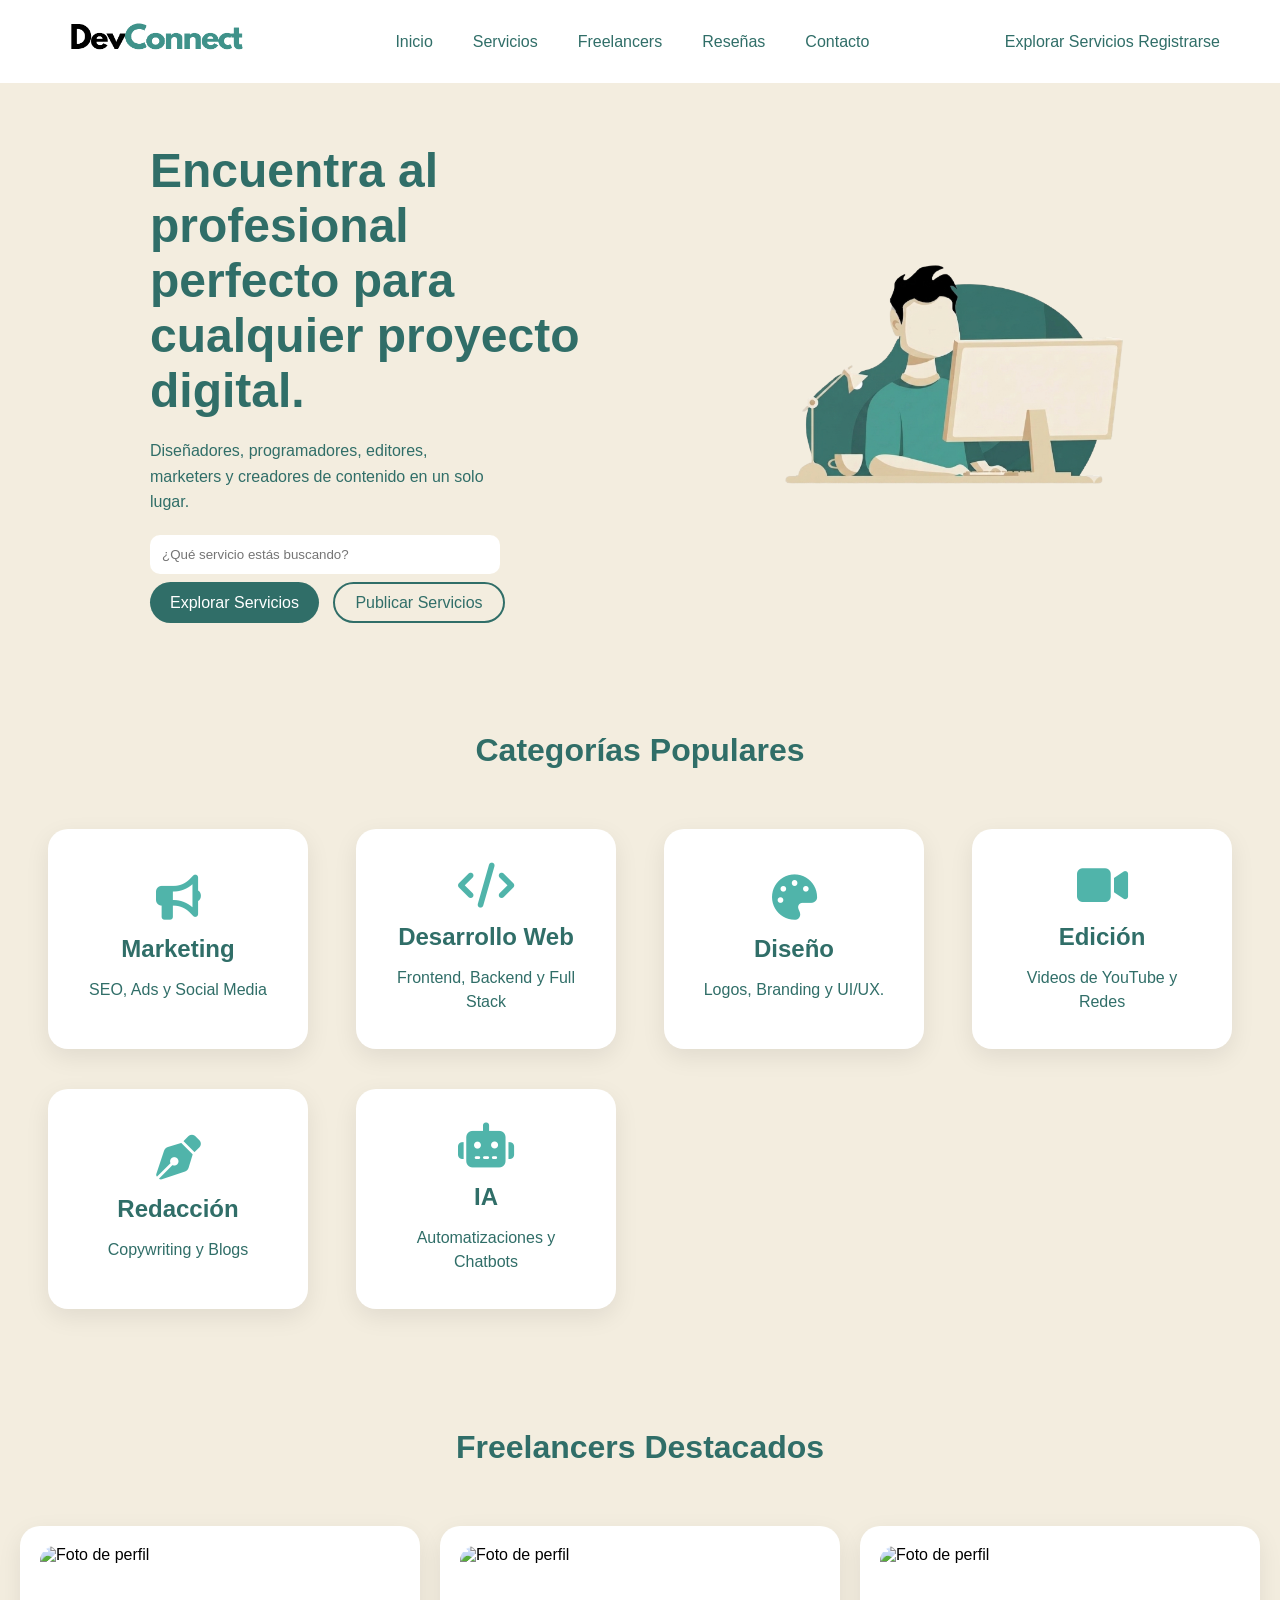
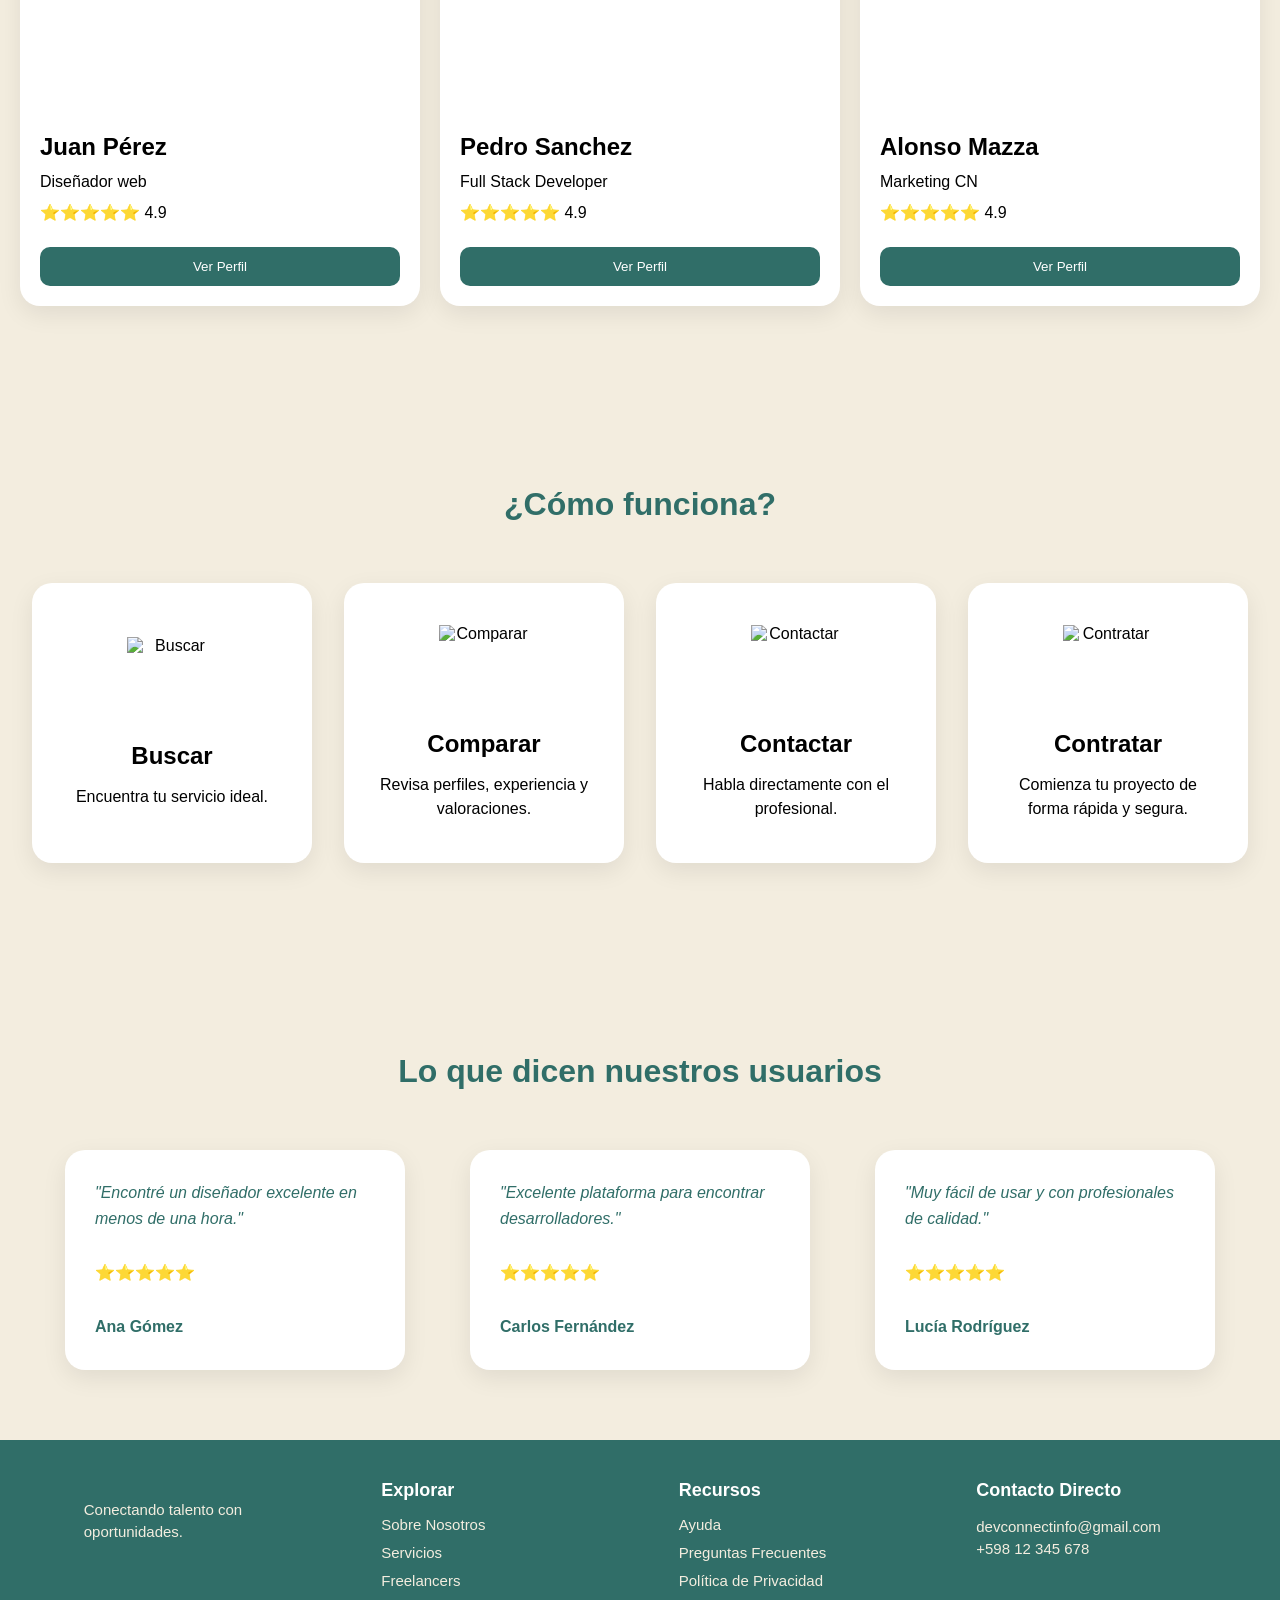
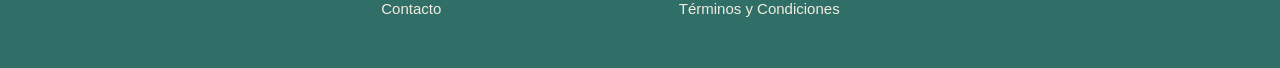
==== html/index.html @ deaba3ee "." ====
<!DOCTYPE html>
<html lang="es">

<head>
    <meta charset="UTF-8">
    <meta name="viewport" content="width=device-width, initial-scale=1.0">
    <title>DevConnect</title>

    <link rel="stylesheet" href="../css/style.css">
    <link rel="stylesheet" href="https://cdnjs.cloudflare.com/ajax/libs/font-awesome/6.7.2/css/all.min.css">
</head>

<body>

    <header>
        <nav class="navBar">

            <div class="logo">
                <img src="../src/img/logo.png" alt="Logo de DevConnect">
            </div>

            <div>
                <ul>
                    <li><a href="#">Inicio</a></li>
                    <li><a href="#servicios">Servicios</a></li>
                    <li><a href="#freelancers">Freelancers</a></li>
                    <li><a href="#resenas">Reseñas</a></li>
                    <li><a href="#contacto">Contacto</a></li>
                </ul>
            </div>

            <div>
                <a href="#">Explorar Servicios</a>
                <a href="../html/login.html" class="btnRegistro">Registrarse</a>
            </div>

        </nav>
    </header>

    <main>

        <!-- HERO -->
        <section class="hero">

            <div class="heroTxt">

                <h1>Encuentra al profesional perfecto para cualquier proyecto digital.</h1>

                <p>
                    Diseñadores, programadores, editores, marketers y creadores de contenido en un solo lugar.
                </p>

                <div class="divHero">

                    <label for="buscarServicio" class="sr-only">Buscar servicio</label>

                    <input
                        id="buscarServicio"
                        type="text"
                        placeholder="¿Qué servicio estás buscando?"
                    >

                    <div>
                        <a href="#" id="aHero1">Explorar Servicios</a>
                        <a href="#" id="aHero2">Publicar Servicios</a>
                    </div>

                </div>

            </div>

            <div class="heroImage">
                <img class="heroImg" src="../src/img/imgHero.png" alt="Profesionales trabajando">
            </div>

        </section>
        
        <!-- CATEGORÍAS -->
        <section class="catPopulares" id="servicios">

            <h2 id="titleCatPopulares">Categorías Populares</h2>

            <div class="cardContainer">

                <div class="card">
                     <i class="fa-solid fa-bullhorn"></i>
                    <h2>Marketing</h2>
                    <p>SEO, Ads y Social Media</p>
                </div>

                <div class="card">
                    <i class="fa-solid fa-code"></i>
                    <h2>Desarrollo Web</h2>
                    <p>Frontend, Backend y Full Stack</p>
                </div>

                <div class="card">
                    <i class="fa-solid fa-palette"></i>
                    <h2>Diseño</h2>
                    <p>Logos, Branding y UI/UX.</p>
                </div>

                <div class="card">
                   <i class="fa-solid fa-video"></i>
                    <h2>Edición</h2>
                    <p>Videos de YouTube y Redes</p>
                </div>

                <div class="card">
                   <i class="fa-solid fa-pen-nib"></i>
                    <h2>Redacción</h2>
                    <p>Copywriting y Blogs</p>
                </div>

                <div class="card">
                      <i class="fa-solid fa-robot"></i>
                    <h2>IA</h2>
                    <p>Automatizaciones y Chatbots</p>
                </div>

            </div>

        </section>

        <!-- DESTACADOS -->
        <section class="destacados" id="freelancers">

            <h2 id="titleDestacados">Freelancers Destacados</h2>

            <div class="cardDestacadosContainer">

                <div class="cardDestacado">
                    <img src="https://images.pexels.com/photos/1604024/pexels-photo-1604024.jpeg" alt="Foto de perfil">
                    <h2>Juan Pérez</h2>
                    <p>Diseñador web</p>
                    <p>⭐⭐⭐⭐⭐ 4.9</p>
                    <button>Ver Perfil</button>
                </div>

                <div class="cardDestacado">
                    <img src="https://images.pexels.com/photos/16323580/pexels-photo-16323580.jpeg" alt="Foto de perfil">
                    <h2>Pedro Sanchez</h2>
                    <p>Full Stack Developer</p>
                    <p>⭐⭐⭐⭐⭐ 4.9</p>
                    <button>Ver Perfil</button>
                </div>

                <div class="cardDestacado">
                    <img src="https://images.pexels.com/photos/9034719/pexels-photo-9034719.jpeg" alt="Foto de perfil">
                    <h2>Alonso Mazza</h2>
                    <p>Marketing CN</p>
                    <p>⭐⭐⭐⭐⭐ 4.9</p>
                    <button>Ver Perfil</button>
                </div>

            </div>

        </section>

        <!-- CÓMO FUNCIONA -->
        <section class="comoFunciona">

            <h2 id="titleComoFunciona">¿Cómo funciona?</h2>

            <div class="cardComoFuncionaContainer">

                <div class="cardComoFunciona">
                    <img src="../src/img/icoBusqueda.png" alt="Buscar">
                    <h2>Buscar</h2>
                    <p>Encuentra tu servicio ideal.</p>
                </div>

                <div class="cardComoFunciona">
                    <img src="../src/img/comparar.png" alt="Comparar">
                    <h2>Comparar</h2>
                    <p>Revisa perfiles, experiencia y valoraciones.</p>
                </div>

                <div class="cardComoFunciona">
                    <img src="../src/img/contactar.png" alt="Contactar">
                    <h2>Contactar</h2>
                    <p>Habla directamente con el profesional.</p>
                </div>

                <div class="cardComoFunciona">
                    <img src="../src/img/contratar.png" alt="Contratar">
                    <h2>Contratar</h2>
                    <p>Comienza tu proyecto de forma rápida y segura.</p>
                </div>

            </div>

        </section>

        <!-- RESEÑAS -->
        <section class="reseñas" id="reseñas">

            <h2 id="titleResenas">Lo que dicen nuestros usuarios</h2>

            <div class="reseñasCardContainer">

                <div class="cardReseña">
                    <p>"Encontré un diseñador excelente en menos de una hora."</p>
                    <p>⭐⭐⭐⭐⭐</p>
                    <p>Ana Gómez</p>
                </div>

                <div class="cardReseña">
                    <p>"Excelente plataforma para encontrar desarrolladores."</p>
                    <p>⭐⭐⭐⭐⭐</p>
                    <p>Carlos Fernández</p>
                </div>

                <div class="cardReseña">
                    <p>"Muy fácil de usar y con profesionales de calidad."</p>
                    <p>⭐⭐⭐⭐⭐</p>
                    <p>Lucía Rodríguez</p>
                </div>

            </div>

        </section>

    </main>

    <!-- FOOTER -->
    <footer id="contacto">

        <div>
            <img src="" alt="">
            <img src="" alt="">
            <p>Conectando talento con oportunidades.</p>
        </div>

        <div>
            <h3>Explorar</h3>

            <ul>
                <li><a href="#">Sobre Nosotros</a></li>
                <li><a href="#">Servicios</a></li>
                <li><a href="#">Freelancers</a></li>
                <li><a href="#">Contacto</a></li>
            </ul>

        </div>

        <div>
            <h3>Recursos</h3>

            <ul>
                <li><a href="#">Ayuda</a></li>
                <li><a href="#">Preguntas Frecuentes</a></li>
                <li><a href="#">Política de Privacidad</a></li>
                <li><a href="#">Términos y Condiciones</a></li>
            </ul>

        </div>

        <div>

            <h3>Contacto Directo</h3>

            <p>devconnectinfo@gmail.com</p>
            <p>+598 12 345 678</p>

        </div>

    </footer>

</body>

</html>
---- css/style.css ----
/* ===========================
   RESET
=========================== */

*{
    margin: 0;
    padding: 0;
    box-sizing: border-box;
}

/* ===========================
   VARIABLES
=========================== */

:root{
    --verdeClaro: #50b4aa;
    --verdeMedio: #3f928a;
    --verdeOscuro: #306e68;
    --blanco: #ffffff;
    --pastelClaro: #f3eddf;
    --pastelOscuro: #e5d8ba;
}

/* ===========================
   BODY
=========================== */

body{
    background-color: var(--pastelClaro);
    color: var(--verdeOscuro);
    font-family: Arial, Helvetica, sans-serif;
}

/* ===========================
   NAVBAR
=========================== */

.navBar{
    display: flex;
    justify-content: space-between;
    align-items: center;
    padding: 20px 60px;
    background-color: var(--blanco);
}

.navBar img{
    width: 200px;
}

.navBar ul{
    display: flex;
    gap: 40px;
    list-style: none;
}

.navBar a{
    text-decoration: none;
    color: var(--verdeOscuro);
    transition: .3s;
}

.navBar a:hover{
    color: var(--verdeClaro);
}

/* ===========================
   HERO
=========================== */

.hero{
    display: flex;
    justify-content: space-around;
    align-items: center;
    padding: 60px;
}

.heroTxt{
    display: flex;
    flex-direction: column;
    gap: 20px;
}

.hero h1{
    width: 450px;
    font-size: 3rem;
}

.hero p{
    width: 350px;
    line-height: 1.6;
}

.heroImg{
    width: 350px;
}

.divHero{
    display: flex;
    flex-direction: column;
    gap: 20px;
}

.divHero input{
    width: 350px;
    padding: 12px;
    border: none;
    border-radius: 10px;
    outline: none;
}

.hero a{
    text-decoration: none;
}

#aHero1{
    background-color: var(--verdeOscuro);
    color: var(--blanco);
    padding: 12px 20px;
    border-radius: 25px;
    margin-right: 10px;
}

#aHero2{
    border: 2px solid var(--verdeOscuro);
    color: var(--verdeOscuro);
    padding: 10px 20px;
    border-radius: 25px;
}

/* ===========================
   TITULOS
=========================== */

#titleCatPopulares,
#titleDestacados,
#titleComoFunciona,
#titleResenas{
    text-align: center;
    margin: 60px 0;
    font-size: 2rem;
}
/* ===========================
   CATEGORÍAS
=========================== */

.cardContainer{
    display: grid;
    grid-template-columns: repeat(4, auto);
    justify-content: space-evenly;
    gap: 40px;
    padding: 0 40px;
}

.card{
    width: 260px;
    height: 220px;

    background-color: var(--blanco);
    border-radius: 20px;
    padding: 30px;

    display: flex;
    flex-direction: column;
    justify-content: center;
    align-items: center;
    gap: 15px;

    text-align: center;

    box-shadow: 0 8px 25px rgba(0,0,0,.08);

    transition: .3s;
}

.card:hover{
    transform: translateY(-6px);
}

.card i{
    font-size: 45px;
    color: var(--verdeClaro);
}

.card h2{
    margin: 0;
}

.card p{
    line-height: 1.5;
}

/* ===========================
   DESTACADOS
=========================== */

.destacados{
    padding: 60px 0;
}

.cardDestacadosContainer{
    display: grid;
    grid-template-columns: repeat(3, auto);
    justify-content: space-evenly;
}

.cardDestacado{

    width: 400px;
    height: 380px;

    background-color: var(--blanco);
    color: black;

    padding: 20px;
    border-radius: 20px;

    display: flex;
    flex-direction: column;
    gap: 12px;

    box-shadow: 0 8px 25px rgba(0,0,0,.08);

    transition: .3s;
}

.cardDestacado:hover{
    transform: translateY(-6px);
}

.cardDestacado img{
    width: 100%;
    height: 170px;

    object-fit: cover;
    border-radius: 15px;
}

.cardDestacado h2{
    margin-top: 5px;
}

.cardDestacado button{
    margin-top: auto;

    background-color: var(--verdeOscuro);
    color: var(--blanco);

    border: none;
    border-radius: 10px;

    padding: 12px;

    cursor: pointer;
    transition: .3s;
}

.cardDestacado button:hover{
    background-color: var(--verdeMedio);
}

/* ===========================
   COMO FUNCIONA
=========================== */

.comoFunciona{
    padding: 60px 0;
}

.cardComoFuncionaContainer{
    display: grid;
    grid-template-columns: repeat(4, auto);
    justify-content: space-evenly;
}

.cardComoFunciona{

    width: 280px;
    height: 280px;

    background-color: var(--blanco);
    color: black;

    padding: 30px;
    border-radius: 20px;

    display: flex;
    flex-direction: column;
    justify-content: center;
    align-items: center;
    gap: 15px;

    text-align: center;

    box-shadow: 0 8px 25px rgba(0,0,0,.08);

    transition: .3s;
}

.cardComoFunciona:hover{
    transform: translateY(-6px);
}

.cardComoFunciona img{
    width: 90px;
    height: 90px;
    object-fit: contain;
}

.cardComoFunciona h2{
    margin: 0;
}

.cardComoFunciona p{
    line-height: 1.5;
}

/* ===========================
   RESEÑAS
=========================== */

.reseñas{
    
    padding: 70px 40px;
}

.reseñasCardContainer{
    display: grid;
    grid-template-columns: repeat(3, auto);
    justify-content: space-evenly;
    gap: 40px;
}

.cardReseña{

    width: 340px;
    height: 220px;

    background-color: var(--blanco);

    padding: 30px;
    border-radius: 20px;

    display: flex;
    flex-direction: column;
    justify-content: space-between;

    box-shadow: 0 8px 25px rgba(0,0,0,.08);

    transition: .3s;
}

.cardReseña:hover{
    transform: translateY(-6px);
    box-shadow: 0 15px 35px rgba(0,0,0,.12);
}

.cardReseña p{
    line-height: 1.6;
}

.cardReseña p:first-child{
    font-style: italic;
}

.cardReseña p:last-child{
    font-weight: bold;
    color: var(--verdeOscuro);
}



footer {
    background-color: #306e68;
    color: #ffffff;
    display: flex;
    justify-content: space-around;
    align-items: flex-start;
    padding: 40px 60px;
    gap: 30px;
}

footer div {
    width: 220px;
}

footer img {
    width: 200px;
    height: auto;
    margin-bottom: 15px;
}

footer p {
    color: #f3eddf;
    font-size: 15px;
    line-height: 1.5;
}

footer h3 {
    color: #ffffff;
    font-size: 18px;
    margin-bottom: 15px;
}

footer ul {
    list-style: none;
    padding: 0;
}

footer li {
    margin-bottom: 10px;
}

footer a {
    color: #f3eddf;
    text-decoration: none;
    font-size: 15px;
}

footer a:hover {
    color: #ffffff;
}
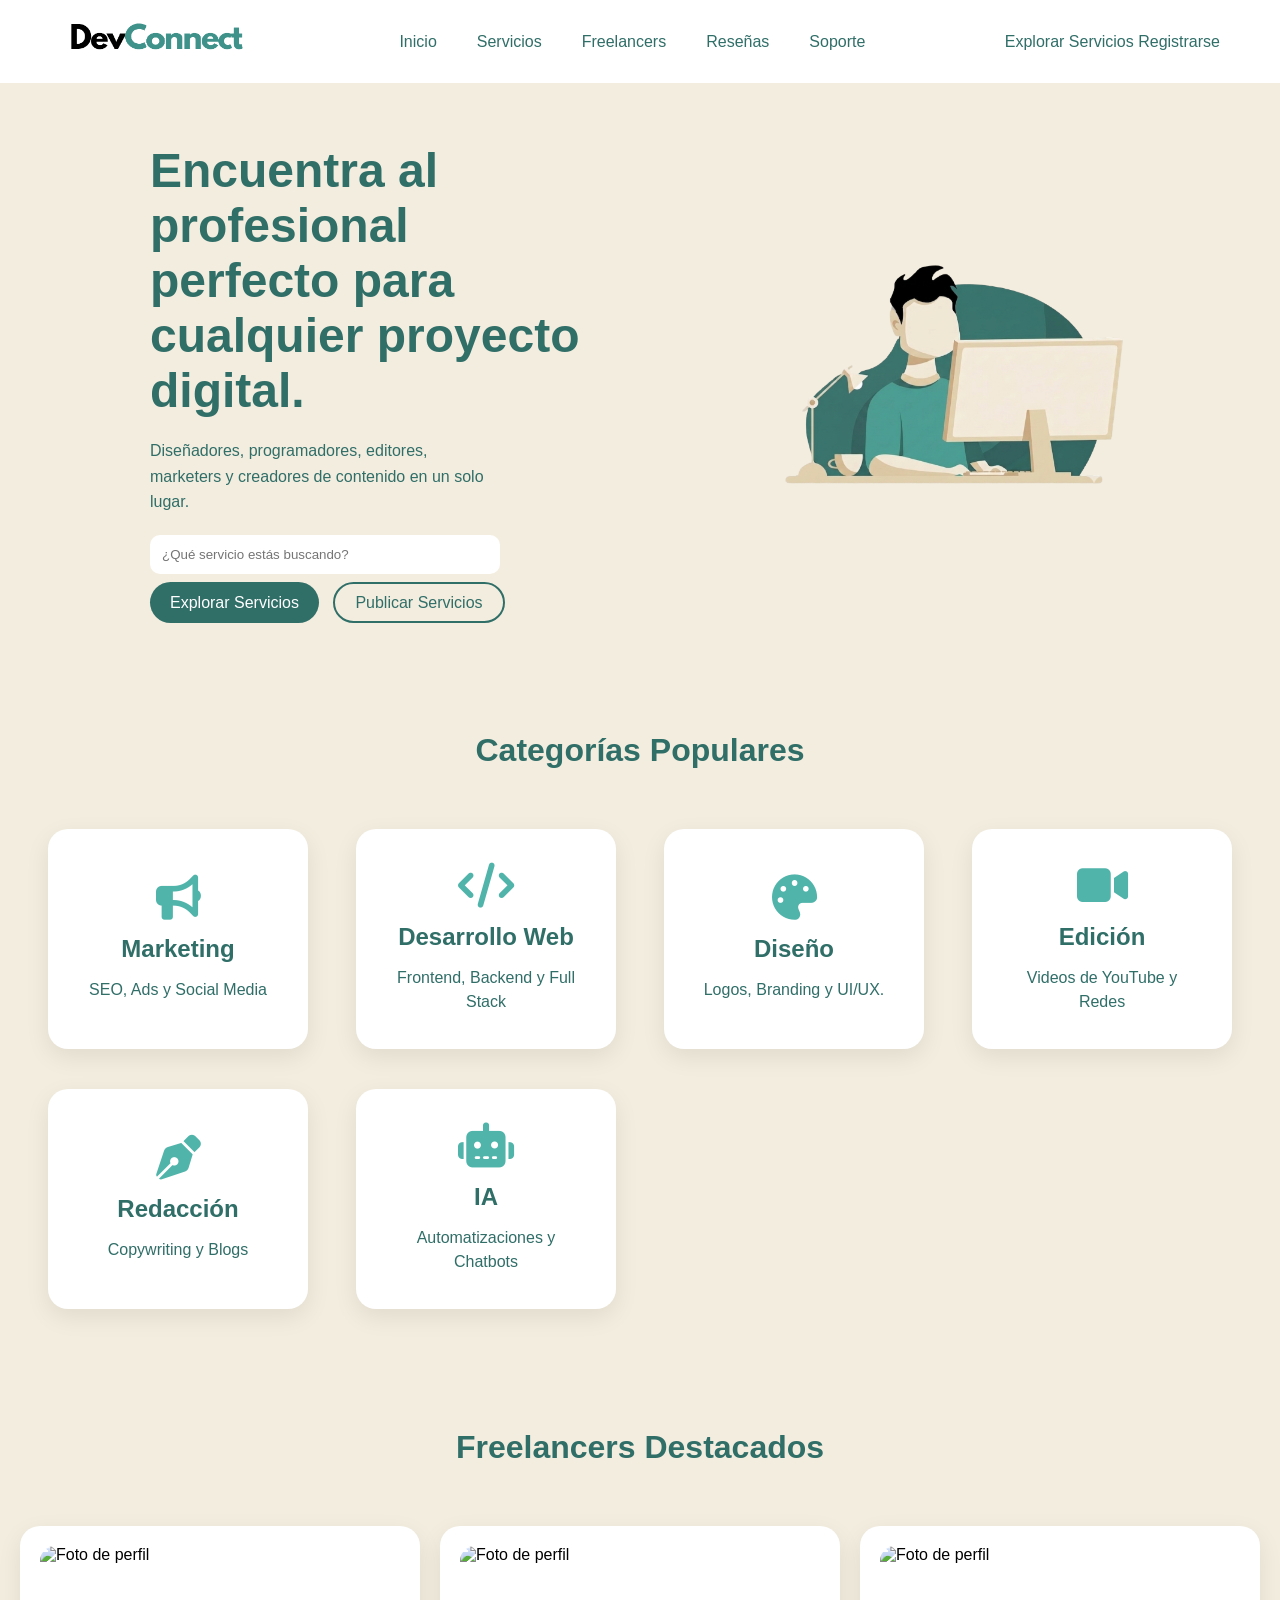
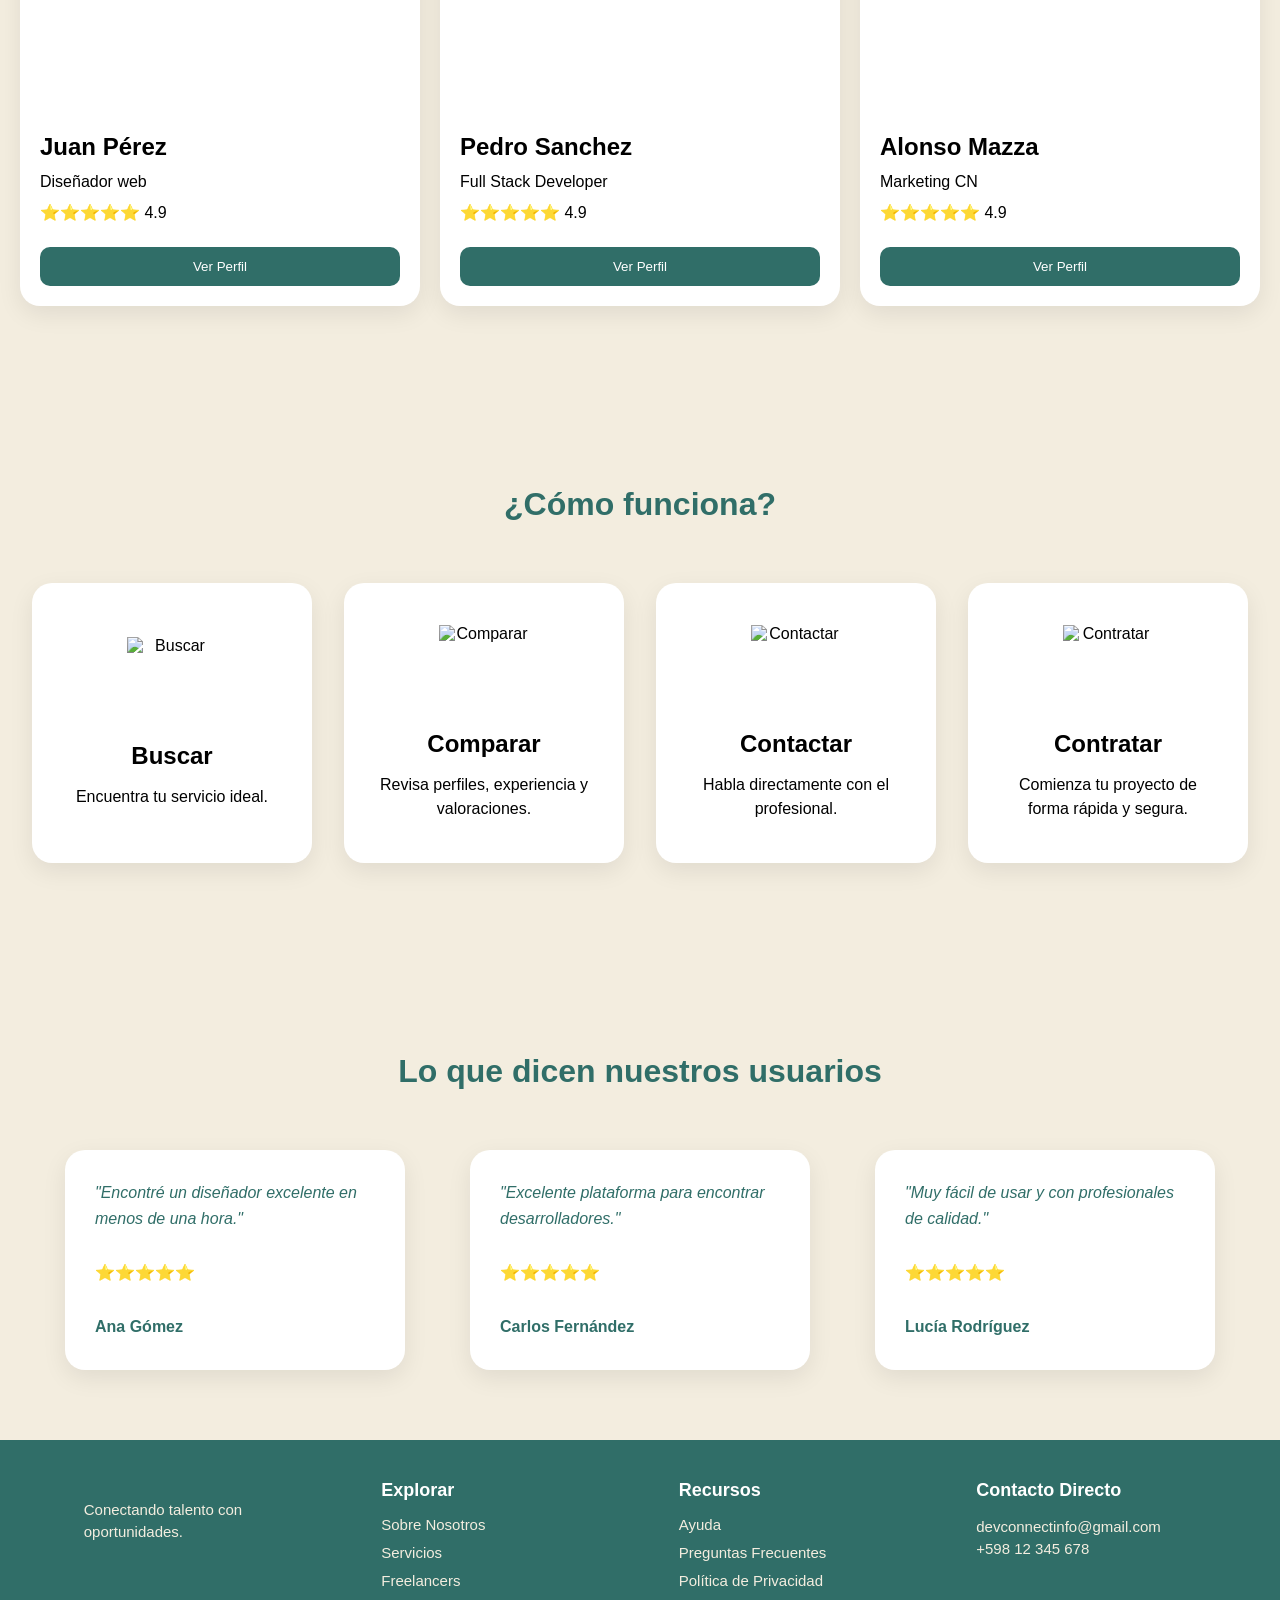
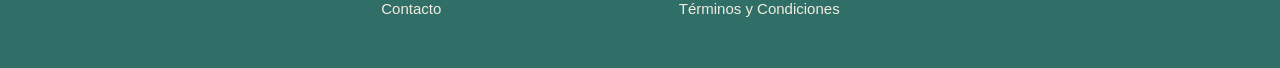
==== commit 16004c42: "." ====
--- a/html/index.html
+++ b/html/index.html
@@ -25,7 +25,7 @@
                     <li><a href="#servicios">Servicios</a></li>
                     <li><a href="#freelancers">Freelancers</a></li>
                     <li><a href="#resenas">Reseñas</a></li>
-                    <li><a href="#contacto">Contacto</a></li>
+                    <li><a href="soporte.html">Soporte</a></li>
                 </ul>
             </div>
 
@@ -248,7 +248,7 @@
             <h3>Recursos</h3>
 
             <ul>
-                <li><a href="#">Ayuda</a></li>
+                <li><a href="../html/soporte.html">Ayuda</a></li>
                 <li><a href="#">Preguntas Frecuentes</a></li>
                 <li><a href="#">Política de Privacidad</a></li>
                 <li><a href="#">Términos y Condiciones</a></li>
